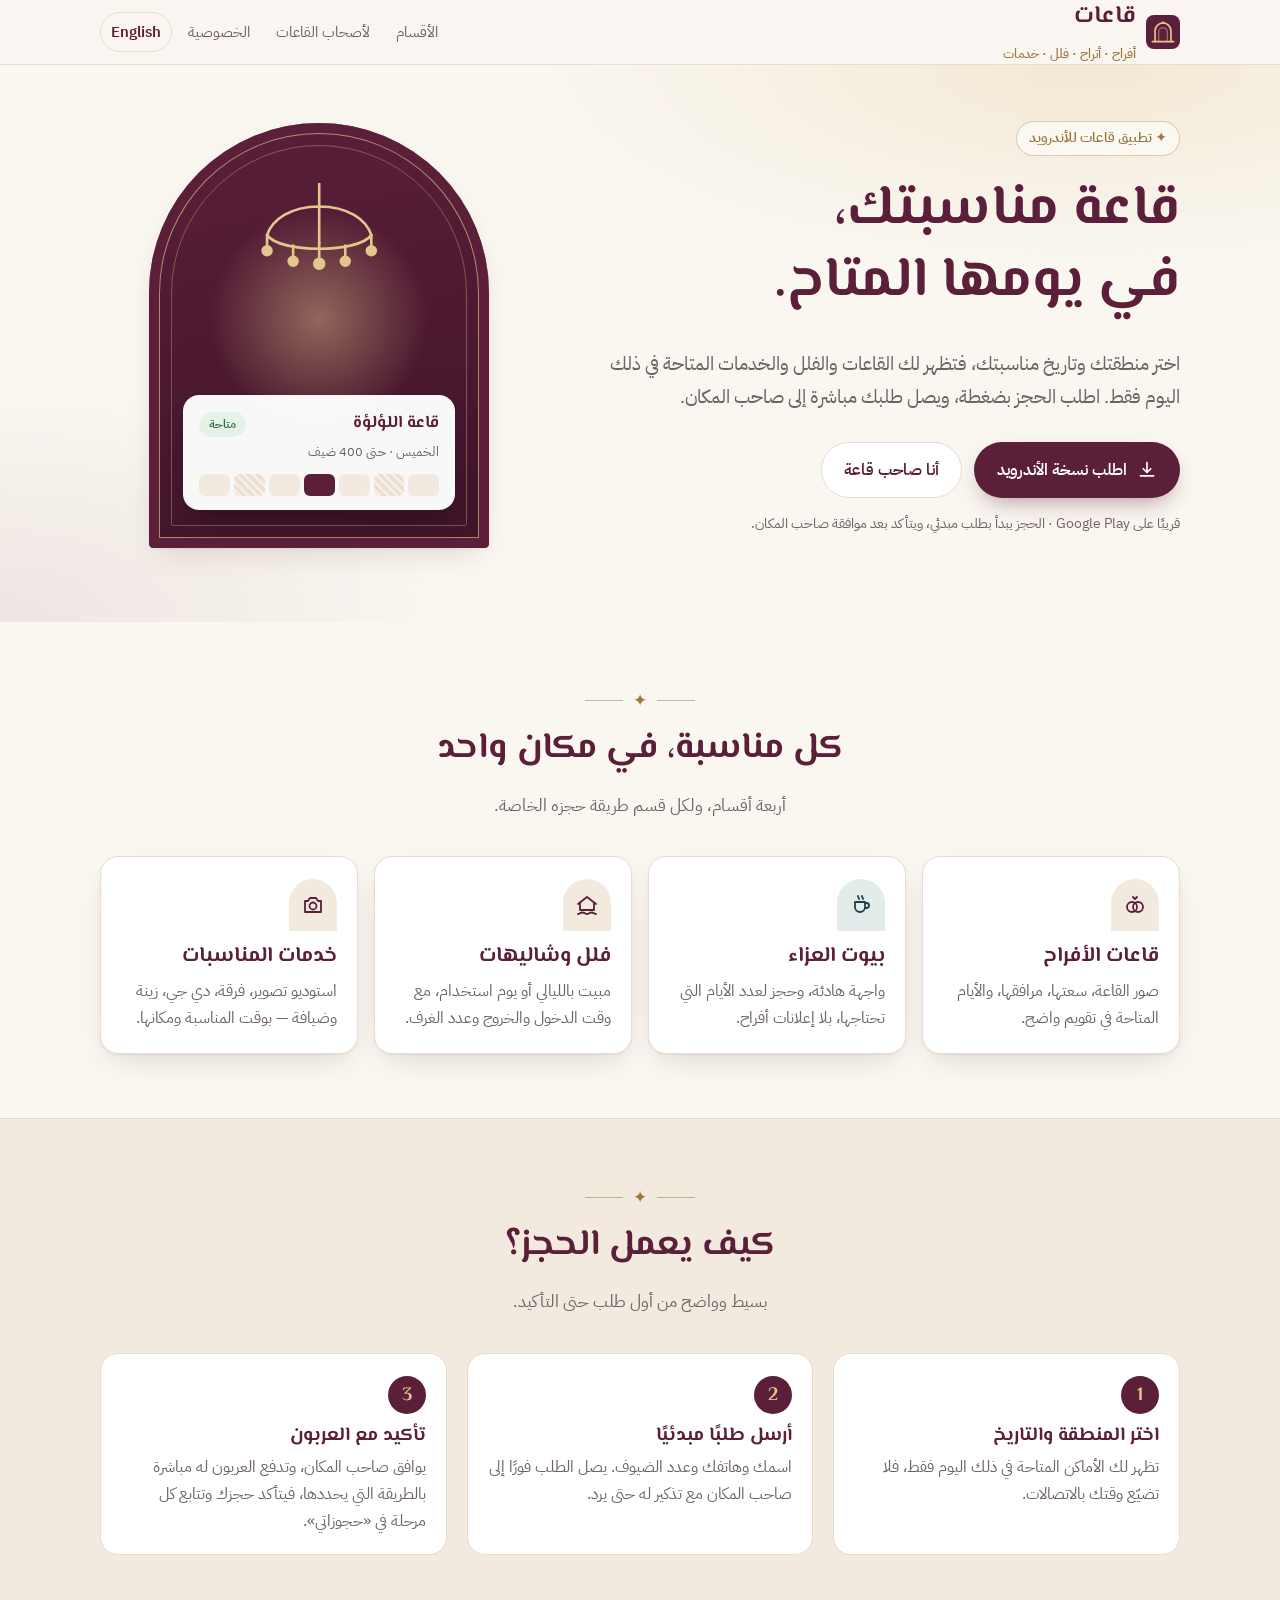
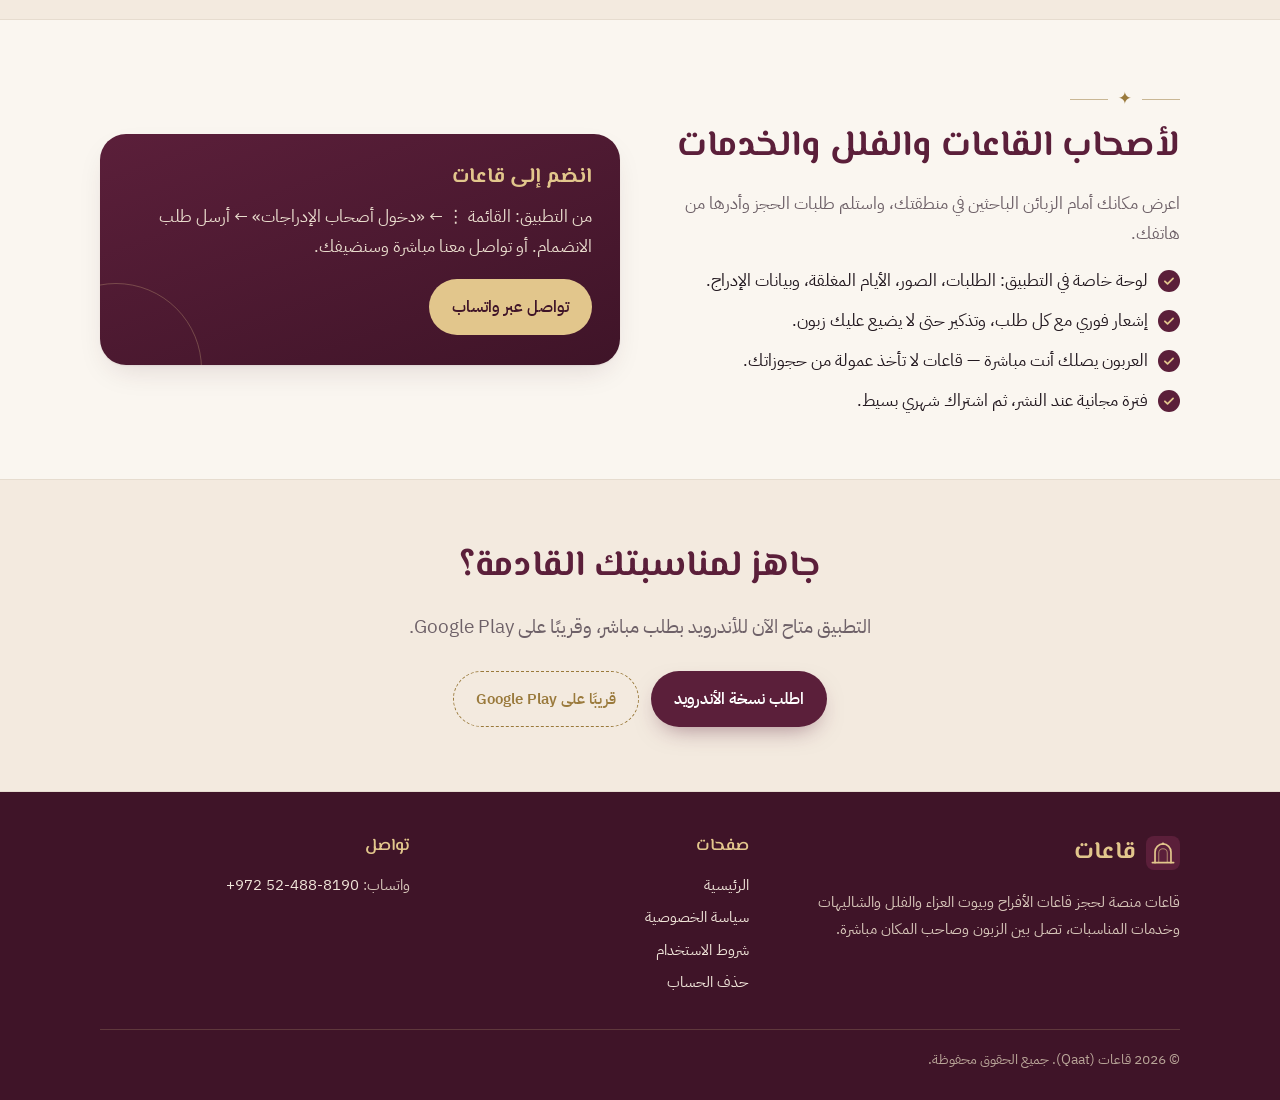
==== index.html @ ac1c5e79 "نشر موقع قاعات (عربي + إنجليزي) Co-Authored-By: Claude Opus 5.5 <noreply@anthropic.com> Claude-Sessi" ====
<!doctype html>
<html lang="ar" dir="rtl">
<head>
<meta charset="utf-8">
<meta name="viewport" content="width=device-width, initial-scale=1">
<title>قاعات — احجز قاعة مناسبتك بسهولة</title>
<meta name="description" content="قاعات: احجز قاعات الأفراح وبيوت العزاء والفلل والشاليهات وخدمات المناسبات في منطقتك، وشاهد الأيام المتاحة واطلب الحجز مباشرة من صاحب المكان.">
<meta name="theme-color" content="#5b1f3a">
<link rel="canonical" href="https://mohamedalw-rgb.github.io/qaat-site/">
<link rel="alternate" hreflang="ar" href="https://mohamedalw-rgb.github.io/qaat-site/">
<link rel="alternate" hreflang="en" href="https://mohamedalw-rgb.github.io/qaat-site/en/">
<meta property="og:title" content="قاعات — احجز قاعة مناسبتك بسهولة">
<meta property="og:description" content="قاعات: احجز قاعات الأفراح وبيوت العزاء والفلل والشاليهات وخدمات المناسبات في منطقتك، وشاهد الأيام المتاحة واطلب الحجز مباشرة من صاحب المكان.">
<meta property="og:type" content="website">
<link rel="icon" href="assets/logo.svg" type="image/svg+xml">
<link rel="preconnect" href="https://fonts.googleapis.com">
<link rel="preconnect" href="https://fonts.gstatic.com" crossorigin>
<link href="https://fonts.googleapis.com/css2?family=El+Messiri:wght@500;600;700&family=IBM+Plex+Sans+Arabic:wght@400;500;600&display=swap" rel="stylesheet">
<link rel="stylesheet" href="assets/style.css">
</head>
<body>
<a class="sr-skip" href="#main">تخطَّ إلى المحتوى</a>
<header class="top">
  <div class="wrap">
    <a class="brand" href="index.html" aria-label="قاعات">
      <svg xmlns="http://www.w3.org/2000/svg" viewBox="0 0 64 64"><rect width="64" height="64" rx="15" fill="#5b1f3a"/><path d="M17 50V30a15 15 0 0 1 30 0v20" fill="none" stroke="#e2c68c" stroke-width="3.2" stroke-linecap="round"/><path d="M24 50V32a8 8 0 0 1 16 0v18" fill="none" stroke="#e2c68c" stroke-width="2" stroke-linecap="round" opacity=".6"/><path d="M12 50h40" stroke="#e2c68c" stroke-width="3.2" stroke-linecap="round"/><circle cx="32" cy="14.5" r="2.4" fill="#e2c68c"/></svg>
      <span><b>قاعات</b><br><small>أفراح · أتراح · فلل · خدمات</small></span>
    </a>
    <nav class="nav"><a class="hide-sm" href="index.html#sections">الأقسام</a><a class="hide-sm" href="index.html#owners">لأصحاب القاعات</a><a class="hide-sm" href="privacy.html">الخصوصية</a><a class="lang" href="en/index.html" hreflang="en" lang="en">English</a></nav>
  </div>
</header>
<main id="main">
<section class="hero">
  <div class="wrap">
    <div>
      <span class="eyebrow">✦ تطبيق قاعات للأندرويد</span>
      <h1>قاعة مناسبتك،<br>في يومها المتاح.</h1>
      <p class="lead">اختر منطقتك وتاريخ مناسبتك، فتظهر لك القاعات والفلل والخدمات المتاحة في ذلك اليوم فقط. اطلب الحجز بضغطة، ويصل طلبك مباشرة إلى صاحب المكان.</p>
      <div class="actions">
        <a class="btn btn-primary" href="https://wa.me/972524888190?text=%D8%A3%D8%B1%D9%8A%D8%AF%20%D8%AA%D8%B7%D8%A8%D9%8A%D9%82%20%D9%82%D8%A7%D8%B9%D8%A7%D8%AA%20%D9%84%D9%84%D8%A3%D9%86%D8%AF%D8%B1%D9%88%D9%8A%D8%AF">
          <svg viewBox="0 0 24 24" fill="none" stroke="currentColor" stroke-width="2" stroke-linecap="round" stroke-linejoin="round" aria-hidden="true"><path d="M12 3v12m0 0l-4.5-4.5M12 15l4.5-4.5M4 19h16"/></svg>
          اطلب نسخة الأندرويد
        </a>
        <a class="btn btn-ghost" href="#owners">أنا صاحب قاعة</a>
      </div>
      <p class="note">قريبًا على Google Play · الحجز يبدأ بطلب مبدئي، ويتأكد بعد موافقة صاحب المكان.</p>
    </div>

    <div class="arch-art" aria-hidden="true">
      <div class="frame">
        <div class="glow"></div>
        <svg class="chandelier" viewBox="0 0 120 90" fill="none" stroke="currentColor" stroke-width="2" stroke-linecap="round">
          <path d="M60 0v18"/><path d="M20 40c10 14 70 14 80 0"/><path d="M60 18c-22 0-36 10-40 22M60 18c22 0 36 10 40 22M60 18v28"/>
          <path d="M20 40v8M40 48v8M60 46v12M80 48v8M100 40v8"/>
          <circle cx="20" cy="52" r="3.4" fill="currentColor"/><circle cx="40" cy="60" r="3.4" fill="currentColor"/><circle cx="60" cy="62" r="3.8" fill="currentColor"/><circle cx="80" cy="60" r="3.4" fill="currentColor"/><circle cx="100" cy="52" r="3.4" fill="currentColor"/>
        </svg>
        <div class="card">
          <div class="row"><b>قاعة اللؤلؤة</b><span class="pill">متاحة</span></div>
          <div class="sub">الخميس · حتى 400 ضيف</div>
          <div class="days"><i></i><i class="busy"></i><i></i><i class="on"></i><i></i><i class="busy"></i><i></i></div>
        </div>
      </div>
    </div>
  </div>
</section>

<section id="sections">
  <div class="wrap">
    <div class="section-head">
      <div class="ornament">✦</div>
      <h2>كل مناسبة، في مكان واحد</h2>
      <p>أربعة أقسام، ولكل قسم طريقة حجزه الخاصة.</p>
    </div>
    <div class="grid-4">
      <article class="tile">
        <div class="ico"><svg viewBox="0 0 24 24" fill="none" stroke="currentColor" stroke-width="1.8" stroke-linecap="round" stroke-linejoin="round" aria-hidden="true"><circle cx="9" cy="14" r="5"/><circle cx="15" cy="14" r="5"/><path d="M10 4l2 2 2-2"/></svg></div>
        <h3>قاعات الأفراح</h3>
        <p>صور القاعة، سعتها، مرافقها، والأيام المتاحة في تقويم واضح.</p>
      </article>
      <article class="tile grief">
        <div class="ico"><svg viewBox="0 0 24 24" fill="none" stroke="currentColor" stroke-width="1.8" stroke-linecap="round" stroke-linejoin="round" aria-hidden="true"><path d="M6 9h10v5a5 5 0 0 1-10 0z"/><path d="M16 10h1.5a2.5 2.5 0 0 1 0 5H16"/><path d="M9 3c0 1.5 1 1.5 1 3M13 3c0 1.5 1 1.5 1 3"/></svg></div>
        <h3>بيوت العزاء</h3>
        <p>واجهة هادئة، وحجز لعدد الأيام التي تحتاجها، بلا إعلانات أفراح.</p>
      </article>
      <article class="tile">
        <div class="ico"><svg viewBox="0 0 24 24" fill="none" stroke="currentColor" stroke-width="1.8" stroke-linecap="round" stroke-linejoin="round" aria-hidden="true"><path d="M3 11l9-7 9 7"/><path d="M5 10v7h14v-7"/><path d="M3 21c2 0 2-1.5 4.5-1.5S10 21 12 21s2-1.5 4.5-1.5S19 21 21 21"/></svg></div>
        <h3>فلل وشاليهات</h3>
        <p>مبيت بالليالي أو يوم استخدام، مع وقت الدخول والخروج وعدد الغرف.</p>
      </article>
      <article class="tile">
        <div class="ico"><svg viewBox="0 0 24 24" fill="none" stroke="currentColor" stroke-width="1.8" stroke-linecap="round" stroke-linejoin="round" aria-hidden="true"><path d="M4 8h3l2-3h6l2 3h3v11H4z"/><circle cx="12" cy="13" r="3.5"/></svg></div>
        <h3>خدمات المناسبات</h3>
        <p>استوديو تصوير، فرقة، دي جي، زينة وضيافة — بوقت المناسبة ومكانها.</p>
      </article>
    </div>
  </div>
</section>

<section class="band">
  <div class="wrap">
    <div class="section-head">
      <div class="ornament">✦</div>
      <h2>كيف يعمل الحجز؟</h2>
      <p>بسيط وواضح من أول طلب حتى التأكيد.</p>
    </div>
    <div class="steps">
      <div class="step"><h3>اختر المنطقة والتاريخ</h3><p>تظهر لك الأماكن المتاحة في ذلك اليوم فقط، فلا تضيّع وقتك بالاتصالات.</p></div>
      <div class="step"><h3>أرسل طلبًا مبدئيًا</h3><p>اسمك وهاتفك وعدد الضيوف. يصل الطلب فورًا إلى صاحب المكان مع تذكير له حتى يرد.</p></div>
      <div class="step"><h3>تأكيد مع العربون</h3><p>يوافق صاحب المكان، وتدفع العربون له مباشرة بالطريقة التي يحددها، فيتأكد حجزك وتتابع كل مرحلة في «حجوزاتي».</p></div>
    </div>
  </div>
</section>

<section id="owners">
  <div class="wrap owners">
    <div>
      <div class="ornament" style="justify-content:flex-start">✦</div>
      <h2>لأصحاب القاعات والفلل والخدمات</h2>
      <p class="lead" style="font-size:17px">اعرض مكانك أمام الزبائن الباحثين في منطقتك، واستلم طلبات الحجز وأدرها من هاتفك.</p>
      <ul class="checks">
        <li>لوحة خاصة في التطبيق: الطلبات، الصور، الأيام المغلقة، وبيانات الإدراج.</li>
        <li>إشعار فوري مع كل طلب، وتذكير حتى لا يضيع عليك زبون.</li>
        <li>العربون يصلك أنت مباشرة — قاعات لا تأخذ عمولة من حجوزاتك.</li>
        <li>فترة مجانية عند النشر، ثم اشتراك شهري بسيط.</li>
      </ul>
    </div>
    <div class="panel">
      <h3>انضم إلى قاعات</h3>
      <p>من التطبيق: القائمة ⋮ ← «دخول أصحاب الإدراجات» ← أرسل طلب الانضمام. أو تواصل معنا مباشرة وسنضيفك.</p>
      <a class="btn btn-primary" href="https://wa.me/972524888190?text=%D8%A3%D9%86%D8%A7%20%D8%B5%D8%A7%D8%AD%D8%A8%20%D9%82%D8%A7%D8%B9%D8%A9%20%D9%88%D8%A3%D8%B1%D9%8A%D8%AF%20%D8%A7%D9%84%D8%A7%D9%86%D8%B6%D9%85%D8%A7%D9%85%20%D8%A5%D9%84%D9%89%20%D9%82%D8%A7%D8%B9%D8%A7%D8%AA">تواصل عبر واتساب</a>
    </div>
  </div>
</section>

<section class="band cta">
  <div class="narrow">
    <h2>جاهز لمناسبتك القادمة؟</h2>
    <p class="lead" style="margin-inline:auto">التطبيق متاح الآن للأندرويد بطلب مباشر، وقريبًا على Google Play.</p>
    <div class="actions">
      <a class="btn btn-primary" href="https://wa.me/972524888190?text=%D8%A3%D8%B1%D9%8A%D8%AF%20%D8%AA%D8%B7%D8%A8%D9%8A%D9%82%20%D9%82%D8%A7%D8%B9%D8%A7%D8%AA%20%D9%84%D9%84%D8%A3%D9%86%D8%AF%D8%B1%D9%88%D9%8A%D8%AF">اطلب نسخة الأندرويد</a>
      <span class="soon">قريبًا على Google Play</span>
    </div>
  </div>
</section>

</main>
<footer class="foot">
  <div class="wrap">
    <div>
      <a class="brand" href="index.html"><svg xmlns="http://www.w3.org/2000/svg" viewBox="0 0 64 64"><rect width="64" height="64" rx="15" fill="#5b1f3a"/><path d="M17 50V30a15 15 0 0 1 30 0v20" fill="none" stroke="#e2c68c" stroke-width="3.2" stroke-linecap="round"/><path d="M24 50V32a8 8 0 0 1 16 0v18" fill="none" stroke="#e2c68c" stroke-width="2" stroke-linecap="round" opacity=".6"/><path d="M12 50h40" stroke="#e2c68c" stroke-width="3.2" stroke-linecap="round"/><circle cx="32" cy="14.5" r="2.4" fill="#e2c68c"/></svg><b>قاعات</b></a>
      <p>قاعات منصة لحجز قاعات الأفراح وبيوت العزاء والفلل والشاليهات وخدمات المناسبات، تصل بين الزبون وصاحب المكان مباشرة.</p>
    </div>
    <div><h4>صفحات</h4><ul><li><a href="index.html">الرئيسية</a></li><li><a href="privacy.html">سياسة الخصوصية</a></li><li><a href="terms.html">شروط الاستخدام</a></li><li><a href="delete-account.html">حذف الحساب</a></li></ul></div>
    <div><h4>تواصل</h4><ul>
      <li>واتساب: <a class="ltr" href="https://wa.me/972524888190">+972 52-488-8190</a></li>
    </ul></div>
    <div class="legal">© 2026 قاعات (Qaat). جميع الحقوق محفوظة.</div>
  </div>
</footer>
</body>
</html>
---- assets/style.css ----
/* قاعات — Qaat · الهوية: عنّابي عميق، ذهبي هادئ، عاجي، والقوس */
:root {
  --wine: #5b1f3a;
  --wine-deep: #3f1428;
  --gold: #e2c68c;
  --gold-ink: #9a7a3c;
  --ivory: #faf6f0;
  --sand: #f3eadf;
  --ink: #22181f;
  --muted: #6e6168;
  --line: #e6dccf;
  --card: #ffffff;
  --radius: 18px;
  --shadow: 0 1px 2px rgba(63, 20, 40, .06), 0 12px 32px -12px rgba(63, 20, 40, .18);
  --font-head: "El Messiri", "IBM Plex Sans Arabic", serif;
  --font-body: "IBM Plex Sans Arabic", system-ui, -apple-system, "Segoe UI", sans-serif;
}

* { box-sizing: border-box; }
html { scroll-behavior: smooth; }
body {
  margin: 0;
  background: var(--ivory);
  color: var(--ink);
  font-family: var(--font-body);
  font-size: 17px;
  line-height: 1.75;
  -webkit-font-smoothing: antialiased;
}
html[lang="en"] body { line-height: 1.65; }
img, svg { max-width: 100%; display: block; }
a { color: var(--wine); text-underline-offset: 3px; }
a:hover { color: var(--wine-deep); }
:focus-visible { outline: 3px solid var(--gold); outline-offset: 3px; border-radius: 6px; }

.wrap { width: min(1080px, 100% - 32px); margin-inline: auto; }
.narrow { width: min(760px, 100% - 32px); margin-inline: auto; }

/* ———— الترويسة ———— */
.top {
  position: sticky; top: 0; z-index: 10;
  background: rgba(250, 246, 240, .9);
  backdrop-filter: saturate(1.2) blur(10px);
  border-bottom: 1px solid var(--line);
}
.top .wrap { display: flex; align-items: center; justify-content: space-between; gap: 16px; height: 64px; }
.brand { display: flex; align-items: center; gap: 10px; text-decoration: none; color: var(--wine); }
.brand svg { width: 34px; height: 34px; }
.brand b { font-family: var(--font-head); font-size: 24px; font-weight: 700; letter-spacing: .2px; }
.brand small { color: var(--gold-ink); font-size: 13px; font-weight: 500; }
.nav { display: flex; align-items: center; gap: 6px; }
.nav a { text-decoration: none; color: var(--muted); font-size: 15px; padding: 6px 10px; border-radius: 999px; }
.nav a:hover { color: var(--wine); background: var(--sand); }
.nav .lang { border: 1px solid var(--line); color: var(--wine); font-weight: 600; }
@media (max-width: 640px) { .nav .hide-sm { display: none; } }

/* ———— البطل ———— */
.hero { position: relative; overflow: hidden; padding: 56px 0 72px; }
.hero::before {
  content: ""; position: absolute; inset: 0;
  background:
    radial-gradient(60% 50% at 85% 0%, rgba(226, 198, 140, .28), transparent 70%),
    radial-gradient(50% 60% at 0% 100%, rgba(91, 31, 58, .08), transparent 70%);
  pointer-events: none;
}
.hero .wrap { position: relative; display: grid; grid-template-columns: 1.15fr .85fr; gap: 48px; align-items: center; }
@media (max-width: 860px) { .hero .wrap { grid-template-columns: 1fr; gap: 36px; } }
.eyebrow {
  display: inline-flex; align-items: center; gap: 8px;
  color: var(--gold-ink); font-weight: 600; font-size: 14px;
  padding: 4px 12px; border: 1px solid rgba(154, 122, 60, .35); border-radius: 999px; background: rgba(255,255,255,.6);
}
h1, h2, h3 { font-family: var(--font-head); color: var(--wine); line-height: 1.3; margin: 0 0 .5em; }
h1 { font-size: clamp(34px, 5.4vw, 56px); font-weight: 700; margin-top: 18px; }
h2 { font-size: clamp(26px, 3.4vw, 36px); }
h3 { font-size: 21px; }
.lead { font-size: 19px; color: var(--muted); max-width: 34em; }
.actions { display: flex; flex-wrap: wrap; gap: 12px; margin-top: 28px; }
.btn {
  display: inline-flex; align-items: center; gap: 10px;
  padding: 13px 22px; border-radius: 999px; font-weight: 600; font-size: 16px;
  text-decoration: none; border: 1px solid transparent; transition: transform .15s ease, background .15s ease;
}
.btn:hover { transform: translateY(-1px); }
.btn-primary { background: var(--wine); color: #fff; box-shadow: 0 10px 24px -10px rgba(91, 31, 58, .55); }
.btn-primary:hover { background: var(--wine-deep); color: #fff; }
.btn-ghost { background: #fff; color: var(--wine); border-color: var(--line); }
.btn-ghost:hover { border-color: var(--gold); color: var(--wine); }
.btn svg { width: 20px; height: 20px; flex: none; }
.note { font-size: 14px; color: var(--muted); margin-top: 14px; }

/* القوس — توقيع الهوية */
.arch-art { position: relative; justify-self: center; width: min(340px, 100%); aspect-ratio: 4 / 5; }
.arch-art .frame {
  position: absolute; inset: 0;
  border-radius: 999px 999px 26px 26px;
  background: linear-gradient(170deg, var(--wine) 0%, var(--wine-deep) 100%);
  box-shadow: var(--shadow), inset 0 0 0 10px var(--wine), inset 0 0 0 11px rgba(226, 198, 140, .65);
  overflow: hidden;
}
.arch-art .frame::after {
  content: ""; position: absolute; inset: 22px;
  border-radius: 999px 999px 16px 16px;
  border: 1px solid rgba(226, 198, 140, .35);
}
.arch-art .glow {
  position: absolute; inset-inline: 0; top: 18%; margin-inline: auto; width: 70%; aspect-ratio: 1;
  background: radial-gradient(circle, rgba(226, 198, 140, .45), transparent 65%);
}
.arch-art .chandelier { position: absolute; top: 14%; inset-inline: 0; margin-inline: auto; width: 46%; color: var(--gold); }
.arch-art .card {
  position: absolute; inset-inline: 10%; bottom: 9%;
  background: rgba(255, 255, 255, .97); border-radius: 16px; padding: 14px 16px;
  box-shadow: 0 16px 30px -14px rgba(0,0,0,.45);
}
.arch-art .card .row { display: flex; align-items: center; justify-content: space-between; gap: 8px; font-size: 14px; }
.arch-art .card b { font-family: var(--font-head); color: var(--wine); font-size: 17px; }
.arch-art .pill { font-size: 12px; font-weight: 600; color: #2f6b45; background: #e5f2e8; border-radius: 999px; padding: 2px 10px; }
.arch-art .card .sub { color: var(--muted); font-size: 13px; margin-top: 2px; }
.arch-art .card .days { display: grid; grid-template-columns: repeat(7, 1fr); gap: 4px; margin-top: 10px; }
.arch-art .card .days i { height: 22px; border-radius: 6px; background: var(--sand); }
.arch-art .card .days i.on { background: var(--wine); }
.arch-art .card .days i.busy { background: repeating-linear-gradient(45deg, #eadfd2, #eadfd2 3px, #f6efe6 3px, #f6efe6 6px); }
@media (prefers-reduced-motion: no-preference) {
  .arch-art .glow { animation: breathe 5s ease-in-out infinite; }
  @keyframes breathe { 50% { opacity: .55; transform: scale(.94); } }
}

/* ———— الأقسام ———— */
section { padding: 64px 0; }
.section-head { text-align: center; max-width: 620px; margin: 0 auto 36px; }
.section-head p { color: var(--muted); margin: 0; }
.ornament { display: flex; align-items: center; justify-content: center; gap: 10px; color: var(--gold-ink); margin-bottom: 10px; }
.ornament::before, .ornament::after { content: ""; width: 38px; height: 1px; background: currentColor; opacity: .5; }

.grid-4 { display: grid; grid-template-columns: repeat(4, 1fr); gap: 16px; }
@media (max-width: 900px) { .grid-4 { grid-template-columns: repeat(2, 1fr); } }
@media (max-width: 480px) { .grid-4 { grid-template-columns: 1fr; } }
.tile {
  background: var(--card); border: 1px solid var(--line); border-radius: var(--radius);
  padding: 22px 20px; box-shadow: var(--shadow);
}
.tile .ico {
  width: 48px; height: 52px; display: grid; place-items: center; margin-bottom: 12px;
  border-radius: 999px 999px 10px 10px; background: var(--sand); color: var(--wine);
}
.tile .ico svg { width: 24px; height: 24px; }
.tile.grief .ico { background: #e3eceb; color: #22404a; }
.tile h3 { margin-bottom: 6px; }
.tile p { margin: 0; color: var(--muted); font-size: 15.5px; }

.band { background: var(--sand); border-block: 1px solid var(--line); }
.steps { display: grid; grid-template-columns: repeat(3, 1fr); gap: 20px; counter-reset: s; }
@media (max-width: 760px) { .steps { grid-template-columns: 1fr; } }
.step { position: relative; padding: 22px 20px 20px; background: #fff; border-radius: var(--radius); border: 1px solid var(--line); }
.step::before {
  counter-increment: s; content: counter(s);
  display: grid; place-items: center; width: 38px; height: 38px; margin-bottom: 10px;
  border-radius: 50%; background: var(--wine); color: var(--gold); font-family: var(--font-head); font-weight: 700; font-size: 19px;
}
.step h3 { font-size: 19px; margin-bottom: 4px; }
.step p { margin: 0; color: var(--muted); font-size: 15.5px; }

.owners { display: grid; grid-template-columns: 1fr 1fr; gap: 40px; align-items: center; }
@media (max-width: 820px) { .owners { grid-template-columns: 1fr; } }
.checks { list-style: none; padding: 0; margin: 18px 0 0; display: grid; gap: 10px; }
.checks li { display: flex; gap: 10px; align-items: flex-start; }
.checks li::before {
  content: ""; flex: none; width: 22px; height: 22px; margin-top: 4px; border-radius: 50%;
  background: var(--wine) url("data:image/svg+xml,%3Csvg xmlns='http://www.w3.org/2000/svg' viewBox='0 0 24 24' fill='none' stroke='%23e2c68c' stroke-width='3' stroke-linecap='round' stroke-linejoin='round'%3E%3Cpath d='M5 12.5l4.5 4.5L19 7.5'/%3E%3C/svg%3E") center / 14px no-repeat;
}
.panel {
  background: linear-gradient(160deg, var(--wine), var(--wine-deep)); color: #f6ece0;
  border-radius: 26px; padding: 30px 28px; box-shadow: var(--shadow); position: relative; overflow: hidden;
}
.panel::after {
  content: ""; position: absolute; inset-inline-end: -70px; bottom: -150px; width: 170px; height: 230px; pointer-events: none;
  border-radius: 999px 999px 0 0; border: 1px solid rgba(226, 198, 140, .28);
}
.panel h3 { color: var(--gold); }
.panel p { margin: 0 0 18px; color: #e9dccd; }
.panel .btn-primary { background: var(--gold); color: var(--wine-deep); box-shadow: none; }
.panel .btn-primary:hover { background: #ecd6a8; color: var(--wine-deep); }

.cta { text-align: center; }
.cta .actions { justify-content: center; }
.soon {
  display: inline-flex; align-items: center; gap: 8px; padding: 13px 22px; border-radius: 999px;
  border: 1px dashed var(--gold-ink); color: var(--gold-ink); font-weight: 600; font-size: 15px;
}

/* ———— الصفحات القانونية ———— */
.doc { padding: 48px 0 72px; }
.doc header { margin-bottom: 28px; padding-bottom: 20px; border-bottom: 1px solid var(--line); }
.doc header p { margin: 0; color: var(--muted); font-size: 15px; }
.doc h1 { font-size: clamp(30px, 4.4vw, 42px); margin-top: 8px; }
.doc h2 { font-size: 23px; margin-top: 36px; }
.doc h3 { font-size: 18px; margin-top: 20px; color: var(--ink); }
.doc ul { padding-inline-start: 1.3em; }
.doc li { margin-bottom: 6px; }
.doc .box { background: #fff; border: 1px solid var(--line); border-radius: var(--radius); padding: 18px 20px; margin: 18px 0; }
.doc .box.gold { border-color: rgba(154, 122, 60, .45); background: #fffaf0; }
.toc { display: flex; flex-wrap: wrap; gap: 8px; margin-top: 16px; }
.toc a { font-size: 14px; text-decoration: none; padding: 4px 12px; border-radius: 999px; background: var(--sand); color: var(--wine); }
table.data { width: 100%; border-collapse: collapse; font-size: 15.5px; background: #fff; border-radius: 12px; overflow: hidden; border: 1px solid var(--line); }
table.data th, table.data td { padding: 10px 12px; text-align: start; vertical-align: top; border-bottom: 1px solid var(--line); }
table.data th { background: var(--sand); font-weight: 600; color: var(--wine); }
table.data tr:last-child td { border-bottom: 0; }
.table-scroll { overflow-x: auto; }

/* ———— التذييل ———— */
.foot { background: var(--wine-deep); color: #d9c8bb; padding: 40px 0 28px; font-size: 15px; }
.foot .wrap { display: grid; grid-template-columns: 1.3fr 1fr 1fr; gap: 28px; }
@media (max-width: 720px) { .foot .wrap { grid-template-columns: 1fr; } }
.foot .brand { color: var(--gold); }
.foot h4 { margin: 0 0 10px; color: var(--gold); font-family: var(--font-head); font-size: 17px; font-weight: 600; }
.foot ul { list-style: none; padding: 0; margin: 0; display: grid; gap: 6px; }
.foot a { color: #f1e6da; text-decoration: none; }
.foot a:hover { color: var(--gold); text-decoration: underline; }
.foot .legal { grid-column: 1 / -1; border-top: 1px solid rgba(226, 198, 140, .2); padding-top: 18px; margin-top: 6px; font-size: 13.5px; color: #b9a598; }
.ltr { direction: ltr; unicode-bidi: isolate; display: inline-block; }
.sr-skip { position: absolute; inset-inline-start: -999px; top: 8px; z-index: 20; background: var(--wine); color: #fff; padding: 8px 14px; border-radius: 8px; }
.sr-skip:focus { inset-inline-start: 8px; }
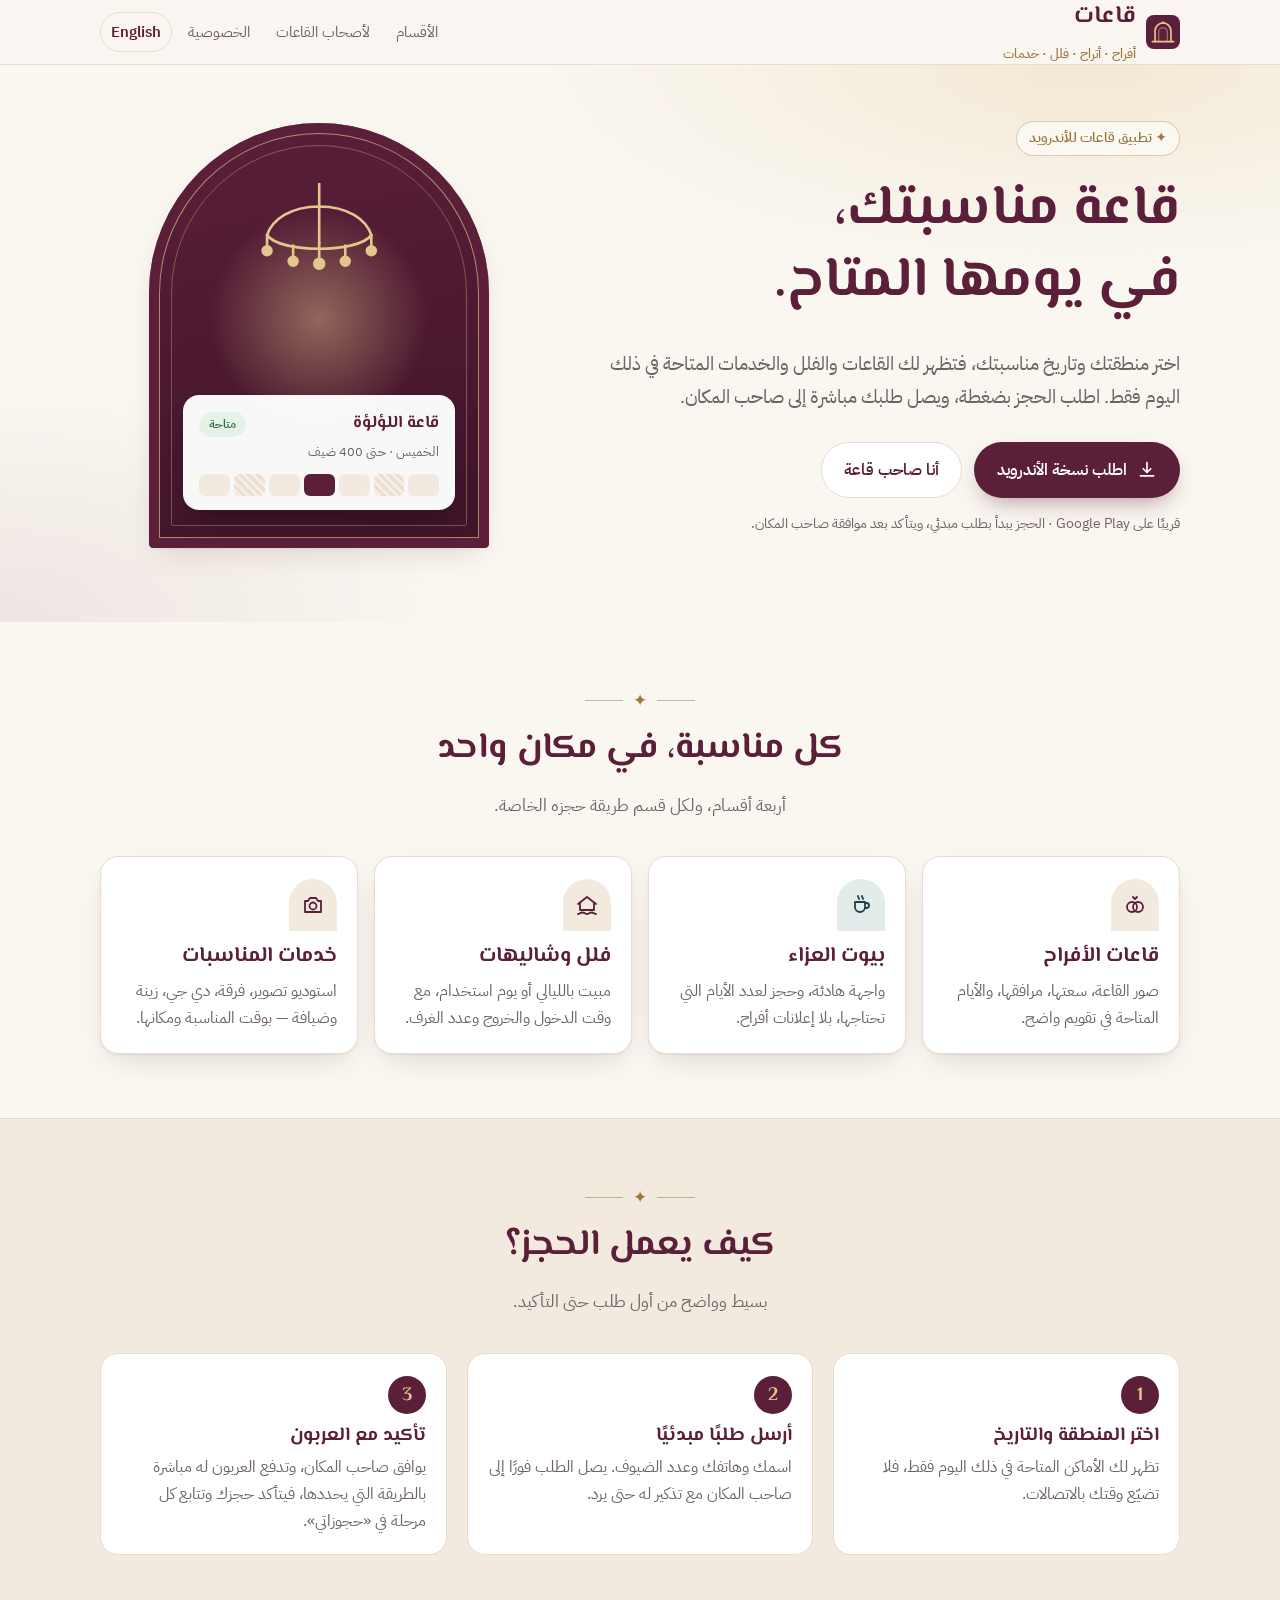
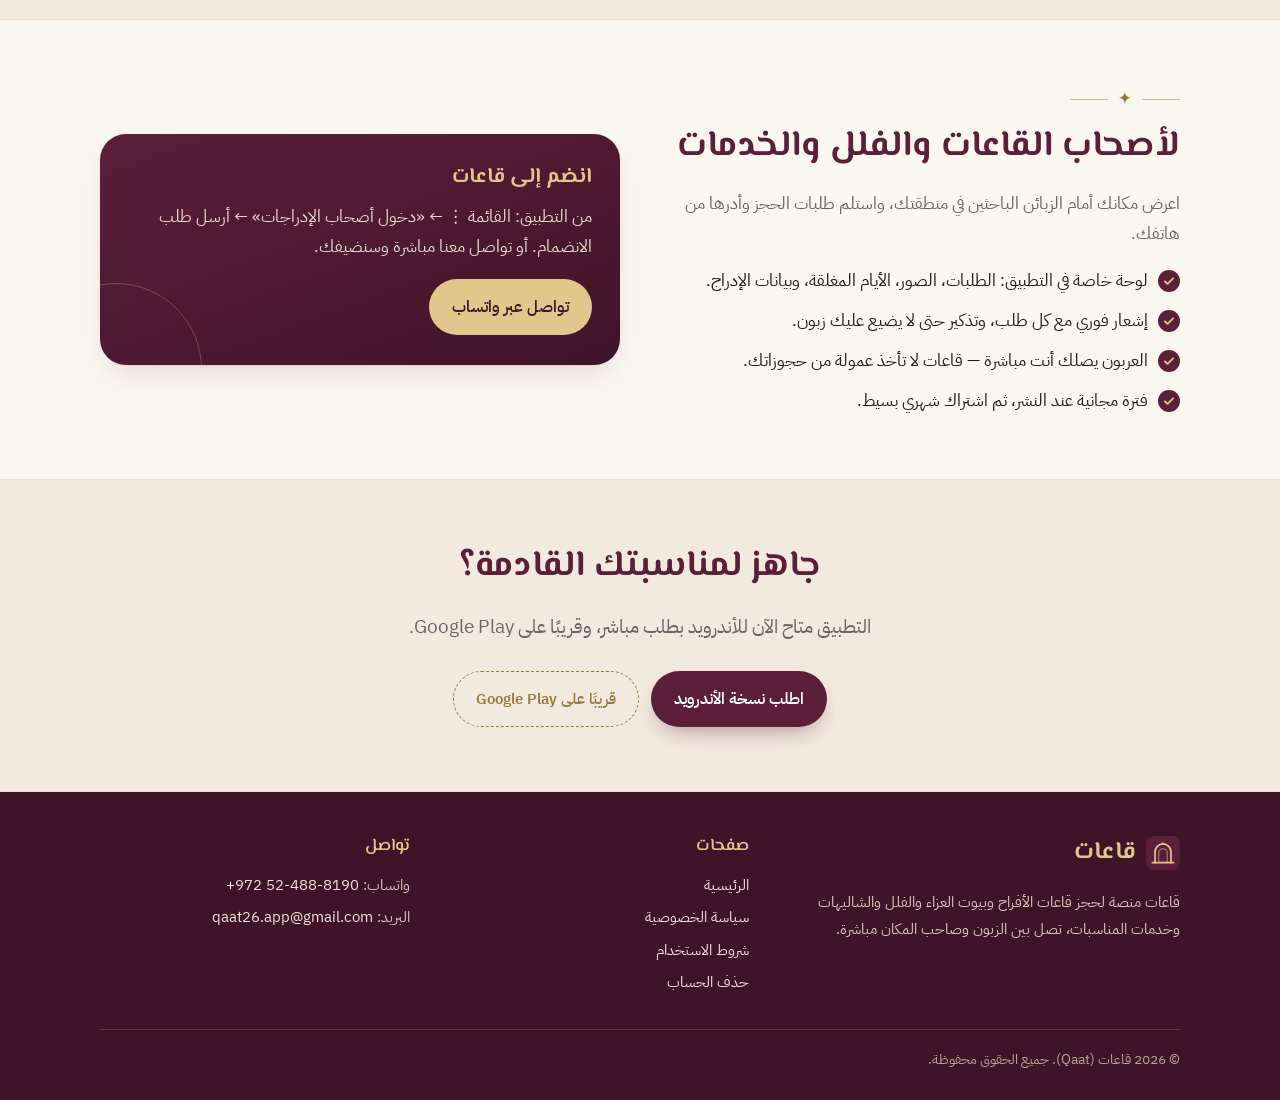
==== commit dcdb8881: "إضافة بريد التواصل qaat26.app@gmail.com Co-Authored-By: Claude Opus 5.5 <noreply@anthropic.com> Clau" ====
--- a/index.html
+++ b/index.html
@@ -153,6 +153,7 @@
     <div><h4>صفحات</h4><ul><li><a href="index.html">الرئيسية</a></li><li><a href="privacy.html">سياسة الخصوصية</a></li><li><a href="terms.html">شروط الاستخدام</a></li><li><a href="delete-account.html">حذف الحساب</a></li></ul></div>
     <div><h4>تواصل</h4><ul>
       <li>واتساب: <a class="ltr" href="https://wa.me/972524888190">+972 52-488-8190</a></li>
+      <li>البريد: <a class="ltr" href="mailto:qaat26.app@gmail.com">qaat26.app@gmail.com</a></li>
     </ul></div>
     <div class="legal">© 2026 قاعات (Qaat). جميع الحقوق محفوظة.</div>
   </div>
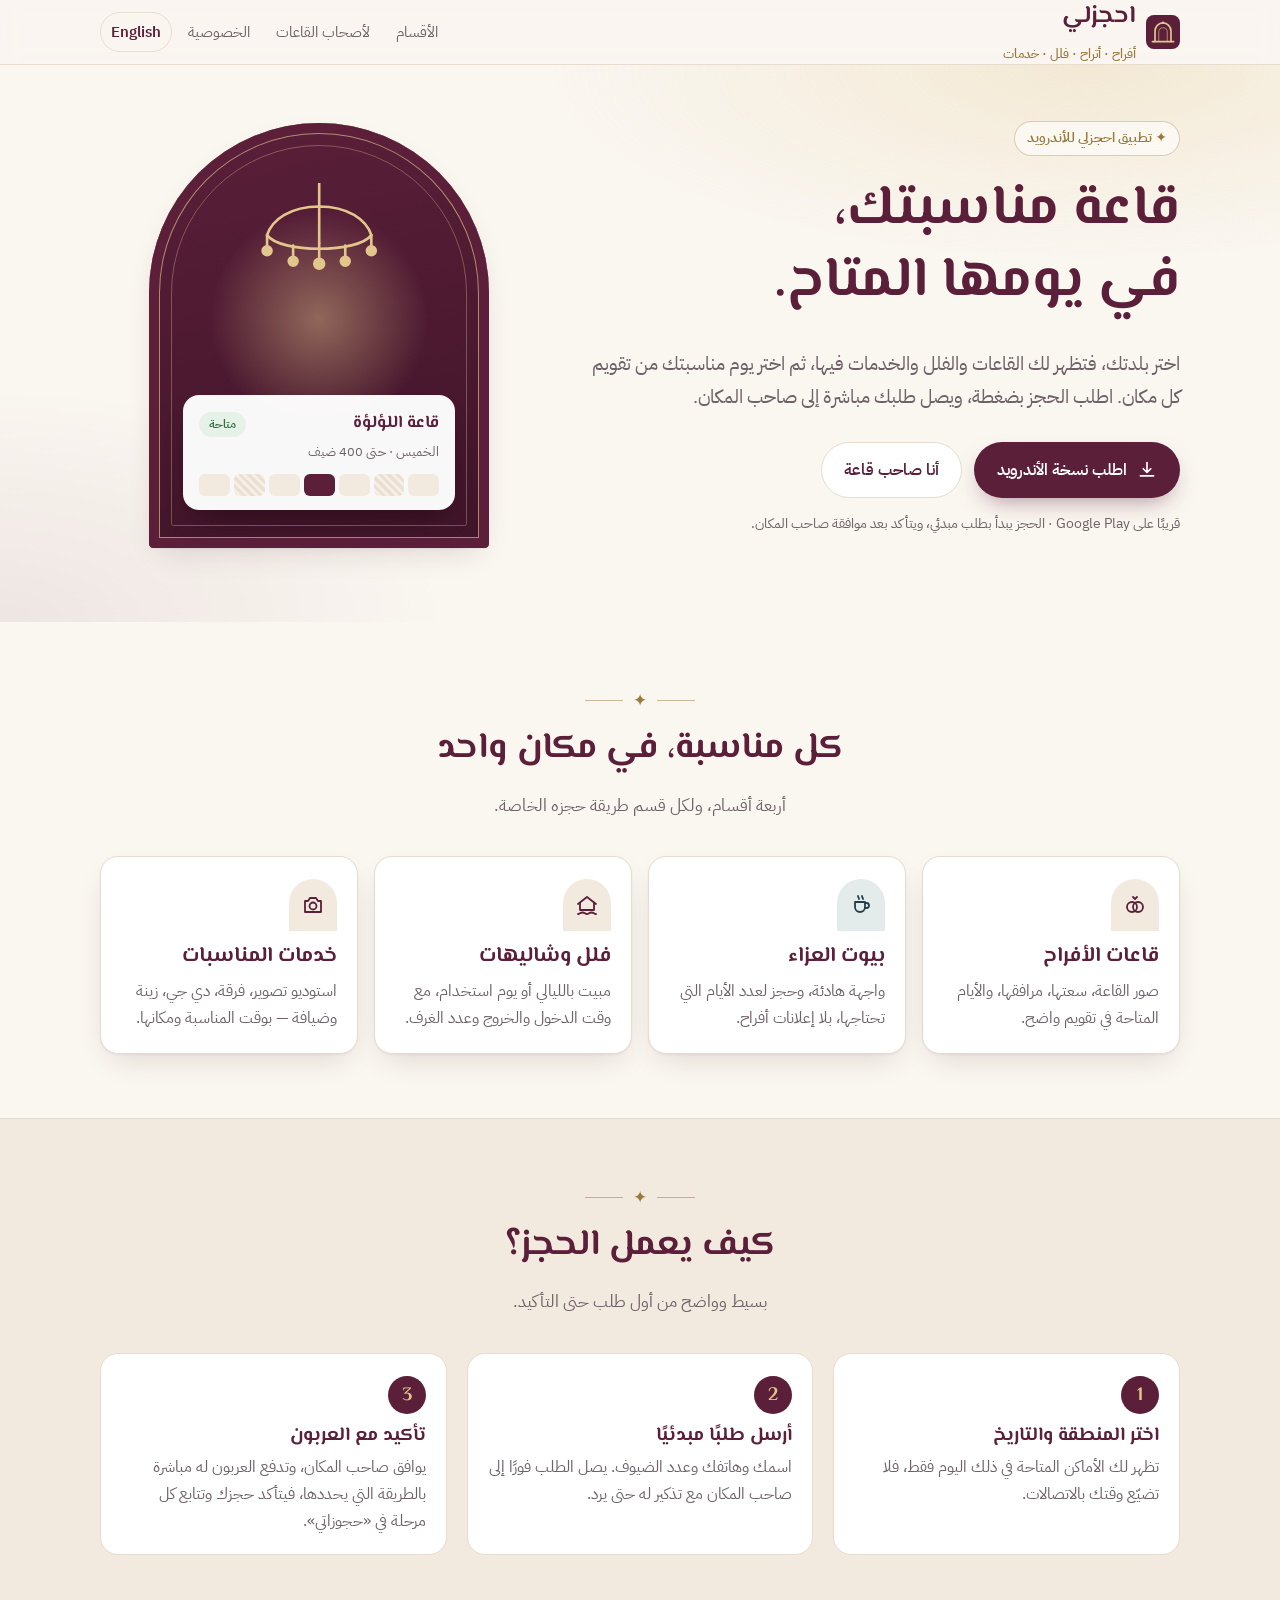
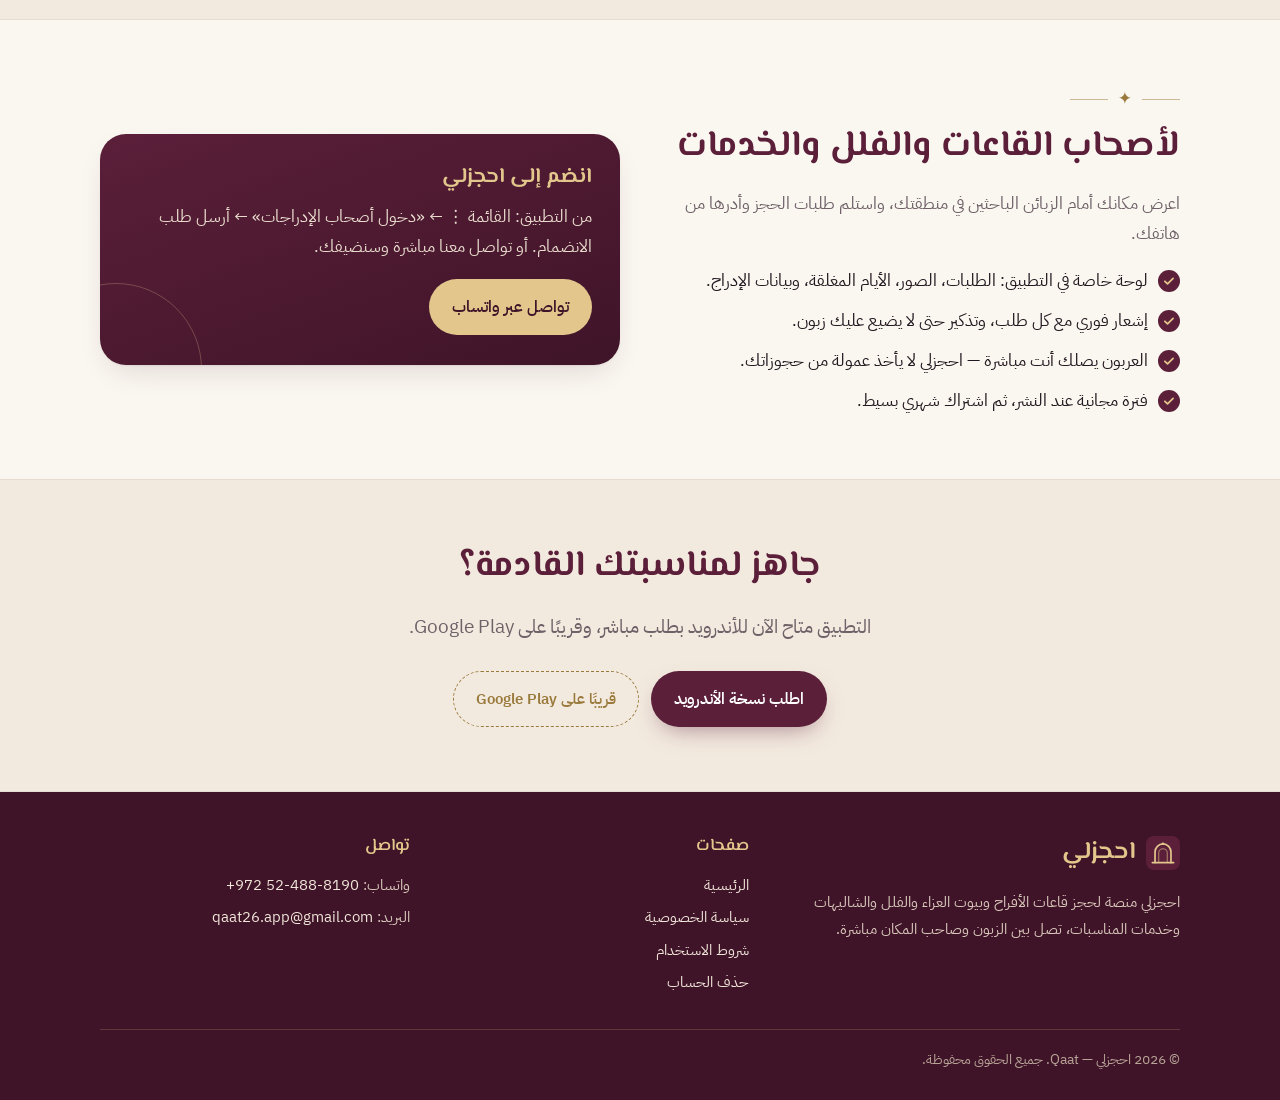
==== commit b9b86f0b: "الموقع باسم احجزلي، والبحث بالبلدة ثم التقويم Co-Authored-By: Claude Opus 5.5 <noreply@anthropic.com" ====
--- a/index.html
+++ b/index.html
@@ -3,14 +3,14 @@
 <head>
 <meta charset="utf-8">
 <meta name="viewport" content="width=device-width, initial-scale=1">
-<title>قاعات — احجز قاعة مناسبتك بسهولة</title>
-<meta name="description" content="قاعات: احجز قاعات الأفراح وبيوت العزاء والفلل والشاليهات وخدمات المناسبات في منطقتك، وشاهد الأيام المتاحة واطلب الحجز مباشرة من صاحب المكان.">
+<title>احجزلي — احجز قاعة مناسبتك بسهولة</title>
+<meta name="description" content="احجزلي: احجز قاعات الأفراح وبيوت العزاء والفلل والشاليهات وخدمات المناسبات في منطقتك، واختر يومك من التقويم واطلب الحجز مباشرة من صاحب المكان.">
 <meta name="theme-color" content="#5b1f3a">
 <link rel="canonical" href="https://mohamedalw-rgb.github.io/qaat-site/">
 <link rel="alternate" hreflang="ar" href="https://mohamedalw-rgb.github.io/qaat-site/">
 <link rel="alternate" hreflang="en" href="https://mohamedalw-rgb.github.io/qaat-site/en/">
-<meta property="og:title" content="قاعات — احجز قاعة مناسبتك بسهولة">
-<meta property="og:description" content="قاعات: احجز قاعات الأفراح وبيوت العزاء والفلل والشاليهات وخدمات المناسبات في منطقتك، وشاهد الأيام المتاحة واطلب الحجز مباشرة من صاحب المكان.">
+<meta property="og:title" content="احجزلي — احجز قاعة مناسبتك بسهولة">
+<meta property="og:description" content="احجزلي: احجز قاعات الأفراح وبيوت العزاء والفلل والشاليهات وخدمات المناسبات في منطقتك، واختر يومك من التقويم واطلب الحجز مباشرة من صاحب المكان.">
 <meta property="og:type" content="website">
 <link rel="icon" href="assets/logo.svg" type="image/svg+xml">
 <link rel="preconnect" href="https://fonts.googleapis.com">
@@ -22,9 +22,9 @@
 <a class="sr-skip" href="#main">تخطَّ إلى المحتوى</a>
 <header class="top">
   <div class="wrap">
-    <a class="brand" href="index.html" aria-label="قاعات">
+    <a class="brand" href="index.html" aria-label="احجزلي">
       <svg xmlns="http://www.w3.org/2000/svg" viewBox="0 0 64 64"><rect width="64" height="64" rx="15" fill="#5b1f3a"/><path d="M17 50V30a15 15 0 0 1 30 0v20" fill="none" stroke="#e2c68c" stroke-width="3.2" stroke-linecap="round"/><path d="M24 50V32a8 8 0 0 1 16 0v18" fill="none" stroke="#e2c68c" stroke-width="2" stroke-linecap="round" opacity=".6"/><path d="M12 50h40" stroke="#e2c68c" stroke-width="3.2" stroke-linecap="round"/><circle cx="32" cy="14.5" r="2.4" fill="#e2c68c"/></svg>
-      <span><b>قاعات</b><br><small>أفراح · أتراح · فلل · خدمات</small></span>
+      <span><b>احجزلي</b><br><small>أفراح · أتراح · فلل · خدمات</small></span>
     </a>
     <nav class="nav"><a class="hide-sm" href="index.html#sections">الأقسام</a><a class="hide-sm" href="index.html#owners">لأصحاب القاعات</a><a class="hide-sm" href="privacy.html">الخصوصية</a><a class="lang" href="en/index.html" hreflang="en" lang="en">English</a></nav>
   </div>
@@ -33,11 +33,11 @@
 <section class="hero">
   <div class="wrap">
     <div>
-      <span class="eyebrow">✦ تطبيق قاعات للأندرويد</span>
+      <span class="eyebrow">✦ تطبيق احجزلي للأندرويد</span>
       <h1>قاعة مناسبتك،<br>في يومها المتاح.</h1>
-      <p class="lead">اختر منطقتك وتاريخ مناسبتك، فتظهر لك القاعات والفلل والخدمات المتاحة في ذلك اليوم فقط. اطلب الحجز بضغطة، ويصل طلبك مباشرة إلى صاحب المكان.</p>
+      <p class="lead">اختر بلدتك، فتظهر لك القاعات والفلل والخدمات فيها، ثم اختر يوم مناسبتك من تقويم كل مكان. اطلب الحجز بضغطة، ويصل طلبك مباشرة إلى صاحب المكان.</p>
       <div class="actions">
-        <a class="btn btn-primary" href="https://wa.me/972524888190?text=%D8%A3%D8%B1%D9%8A%D8%AF%20%D8%AA%D8%B7%D8%A8%D9%8A%D9%82%20%D9%82%D8%A7%D8%B9%D8%A7%D8%AA%20%D9%84%D9%84%D8%A3%D9%86%D8%AF%D8%B1%D9%88%D9%8A%D8%AF">
+        <a class="btn btn-primary" href="https://wa.me/972524888190?text=%D8%A3%D8%B1%D9%8A%D8%AF%20%D8%AA%D8%B7%D8%A8%D9%8A%D9%82%20%D8%A7%D8%AD%D8%AC%D8%B2%D9%84%D9%8A%20%D9%84%D9%84%D8%A3%D9%86%D8%AF%D8%B1%D9%88%D9%8A%D8%AF">
           <svg viewBox="0 0 24 24" fill="none" stroke="currentColor" stroke-width="2" stroke-linecap="round" stroke-linejoin="round" aria-hidden="true"><path d="M12 3v12m0 0l-4.5-4.5M12 15l4.5-4.5M4 19h16"/></svg>
           اطلب نسخة الأندرويد
         </a>
@@ -120,14 +120,14 @@
       <ul class="checks">
         <li>لوحة خاصة في التطبيق: الطلبات، الصور، الأيام المغلقة، وبيانات الإدراج.</li>
         <li>إشعار فوري مع كل طلب، وتذكير حتى لا يضيع عليك زبون.</li>
-        <li>العربون يصلك أنت مباشرة — قاعات لا تأخذ عمولة من حجوزاتك.</li>
+        <li>العربون يصلك أنت مباشرة — احجزلي لا يأخذ عمولة من حجوزاتك.</li>
         <li>فترة مجانية عند النشر، ثم اشتراك شهري بسيط.</li>
       </ul>
     </div>
     <div class="panel">
-      <h3>انضم إلى قاعات</h3>
+      <h3>انضم إلى احجزلي</h3>
       <p>من التطبيق: القائمة ⋮ ← «دخول أصحاب الإدراجات» ← أرسل طلب الانضمام. أو تواصل معنا مباشرة وسنضيفك.</p>
-      <a class="btn btn-primary" href="https://wa.me/972524888190?text=%D8%A3%D9%86%D8%A7%20%D8%B5%D8%A7%D8%AD%D8%A8%20%D9%82%D8%A7%D8%B9%D8%A9%20%D9%88%D8%A3%D8%B1%D9%8A%D8%AF%20%D8%A7%D9%84%D8%A7%D9%86%D8%B6%D9%85%D8%A7%D9%85%20%D8%A5%D9%84%D9%89%20%D9%82%D8%A7%D8%B9%D8%A7%D8%AA">تواصل عبر واتساب</a>
+      <a class="btn btn-primary" href="https://wa.me/972524888190?text=%D8%A3%D9%86%D8%A7%20%D8%B5%D8%A7%D8%AD%D8%A8%20%D9%82%D8%A7%D8%B9%D8%A9%20%D9%88%D8%A3%D8%B1%D9%8A%D8%AF%20%D8%A7%D9%84%D8%A7%D9%86%D8%B6%D9%85%D8%A7%D9%85%20%D8%A5%D9%84%D9%89%20%D8%A7%D8%AD%D8%AC%D8%B2%D9%84%D9%8A">تواصل عبر واتساب</a>
     </div>
   </div>
 </section>
@@ -137,7 +137,7 @@
     <h2>جاهز لمناسبتك القادمة؟</h2>
     <p class="lead" style="margin-inline:auto">التطبيق متاح الآن للأندرويد بطلب مباشر، وقريبًا على Google Play.</p>
     <div class="actions">
-      <a class="btn btn-primary" href="https://wa.me/972524888190?text=%D8%A3%D8%B1%D9%8A%D8%AF%20%D8%AA%D8%B7%D8%A8%D9%8A%D9%82%20%D9%82%D8%A7%D8%B9%D8%A7%D8%AA%20%D9%84%D9%84%D8%A3%D9%86%D8%AF%D8%B1%D9%88%D9%8A%D8%AF">اطلب نسخة الأندرويد</a>
+      <a class="btn btn-primary" href="https://wa.me/972524888190?text=%D8%A3%D8%B1%D9%8A%D8%AF%20%D8%AA%D8%B7%D8%A8%D9%8A%D9%82%20%D8%A7%D8%AD%D8%AC%D8%B2%D9%84%D9%8A%20%D9%84%D9%84%D8%A3%D9%86%D8%AF%D8%B1%D9%88%D9%8A%D8%AF">اطلب نسخة الأندرويد</a>
       <span class="soon">قريبًا على Google Play</span>
     </div>
   </div>
@@ -147,15 +147,15 @@
 <footer class="foot">
   <div class="wrap">
     <div>
-      <a class="brand" href="index.html"><svg xmlns="http://www.w3.org/2000/svg" viewBox="0 0 64 64"><rect width="64" height="64" rx="15" fill="#5b1f3a"/><path d="M17 50V30a15 15 0 0 1 30 0v20" fill="none" stroke="#e2c68c" stroke-width="3.2" stroke-linecap="round"/><path d="M24 50V32a8 8 0 0 1 16 0v18" fill="none" stroke="#e2c68c" stroke-width="2" stroke-linecap="round" opacity=".6"/><path d="M12 50h40" stroke="#e2c68c" stroke-width="3.2" stroke-linecap="round"/><circle cx="32" cy="14.5" r="2.4" fill="#e2c68c"/></svg><b>قاعات</b></a>
-      <p>قاعات منصة لحجز قاعات الأفراح وبيوت العزاء والفلل والشاليهات وخدمات المناسبات، تصل بين الزبون وصاحب المكان مباشرة.</p>
+      <a class="brand" href="index.html"><svg xmlns="http://www.w3.org/2000/svg" viewBox="0 0 64 64"><rect width="64" height="64" rx="15" fill="#5b1f3a"/><path d="M17 50V30a15 15 0 0 1 30 0v20" fill="none" stroke="#e2c68c" stroke-width="3.2" stroke-linecap="round"/><path d="M24 50V32a8 8 0 0 1 16 0v18" fill="none" stroke="#e2c68c" stroke-width="2" stroke-linecap="round" opacity=".6"/><path d="M12 50h40" stroke="#e2c68c" stroke-width="3.2" stroke-linecap="round"/><circle cx="32" cy="14.5" r="2.4" fill="#e2c68c"/></svg><b>احجزلي</b></a>
+      <p>احجزلي منصة لحجز قاعات الأفراح وبيوت العزاء والفلل والشاليهات وخدمات المناسبات، تصل بين الزبون وصاحب المكان مباشرة.</p>
     </div>
     <div><h4>صفحات</h4><ul><li><a href="index.html">الرئيسية</a></li><li><a href="privacy.html">سياسة الخصوصية</a></li><li><a href="terms.html">شروط الاستخدام</a></li><li><a href="delete-account.html">حذف الحساب</a></li></ul></div>
     <div><h4>تواصل</h4><ul>
       <li>واتساب: <a class="ltr" href="https://wa.me/972524888190">+972 52-488-8190</a></li>
       <li>البريد: <a class="ltr" href="mailto:qaat26.app@gmail.com">qaat26.app@gmail.com</a></li>
     </ul></div>
-    <div class="legal">© 2026 قاعات (Qaat). جميع الحقوق محفوظة.</div>
+    <div class="legal">© 2026 احجزلي — Qaat. جميع الحقوق محفوظة.</div>
   </div>
 </footer>
 </body>
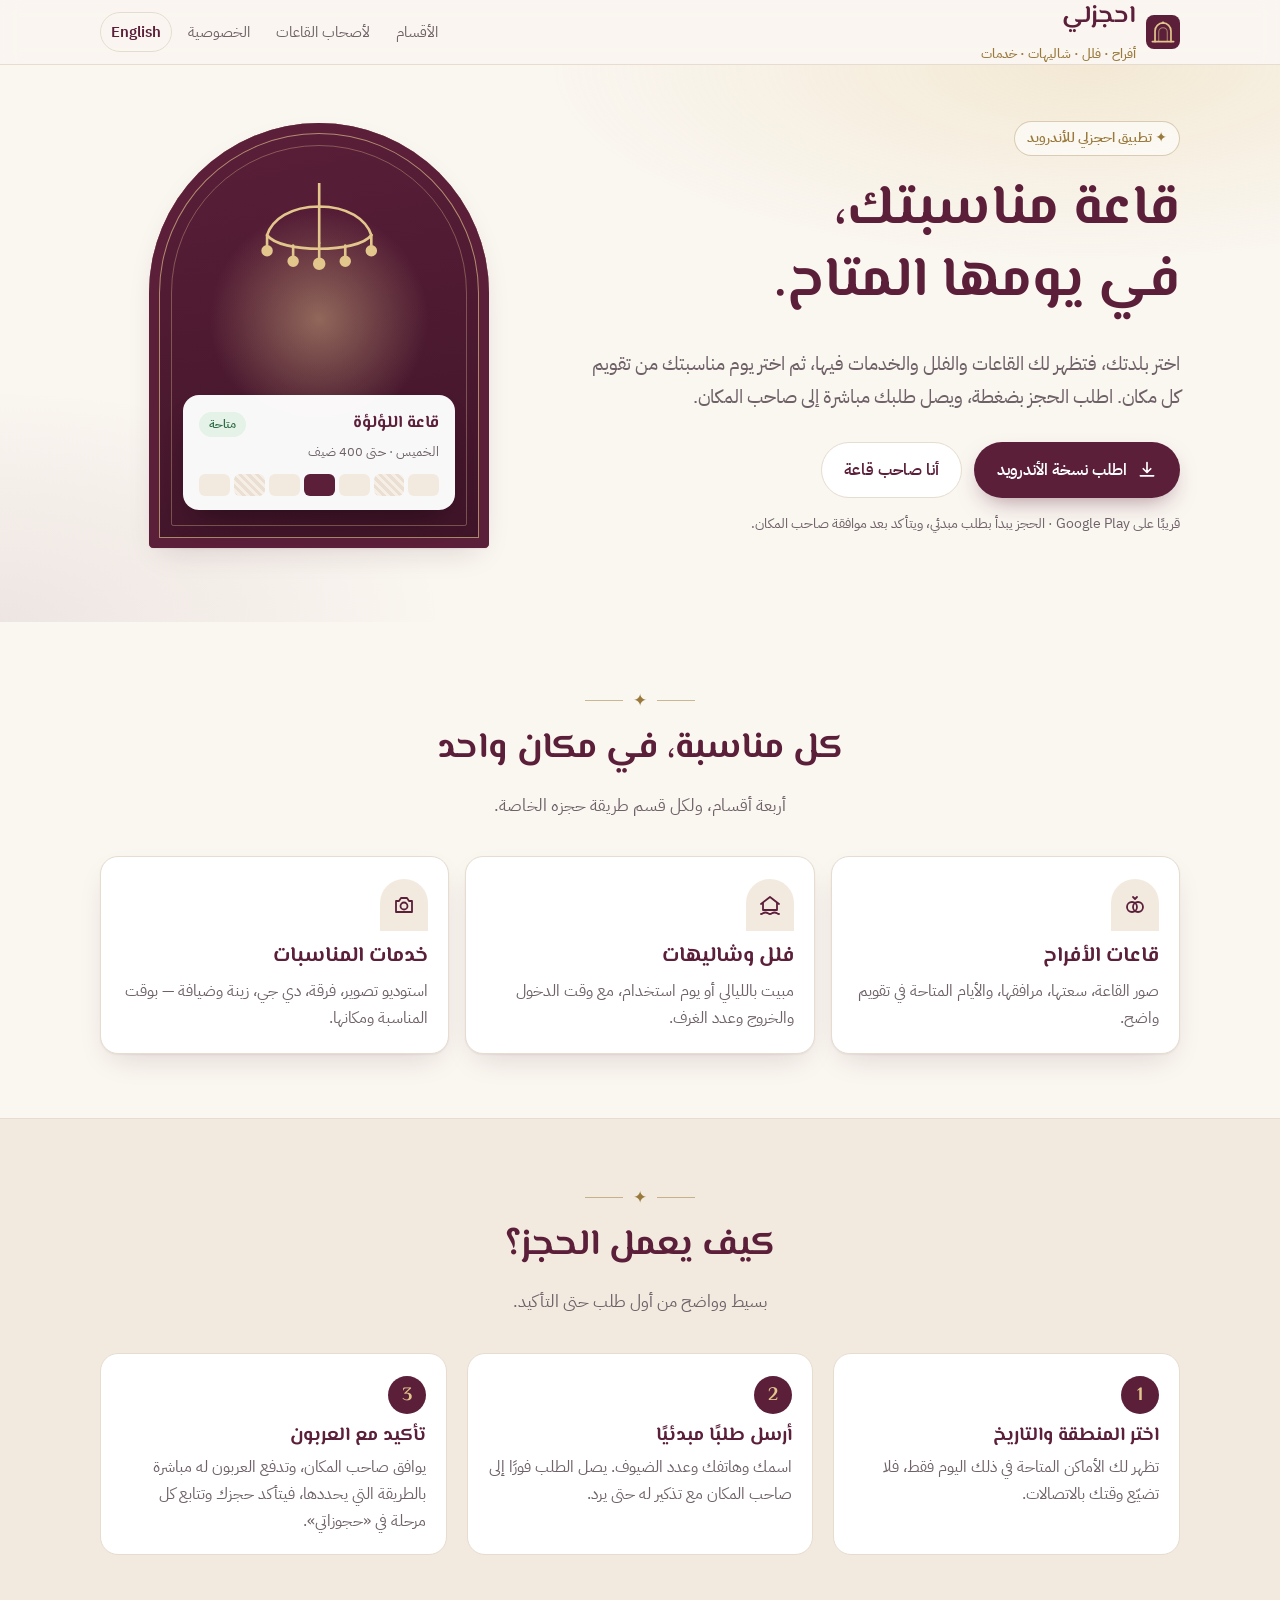
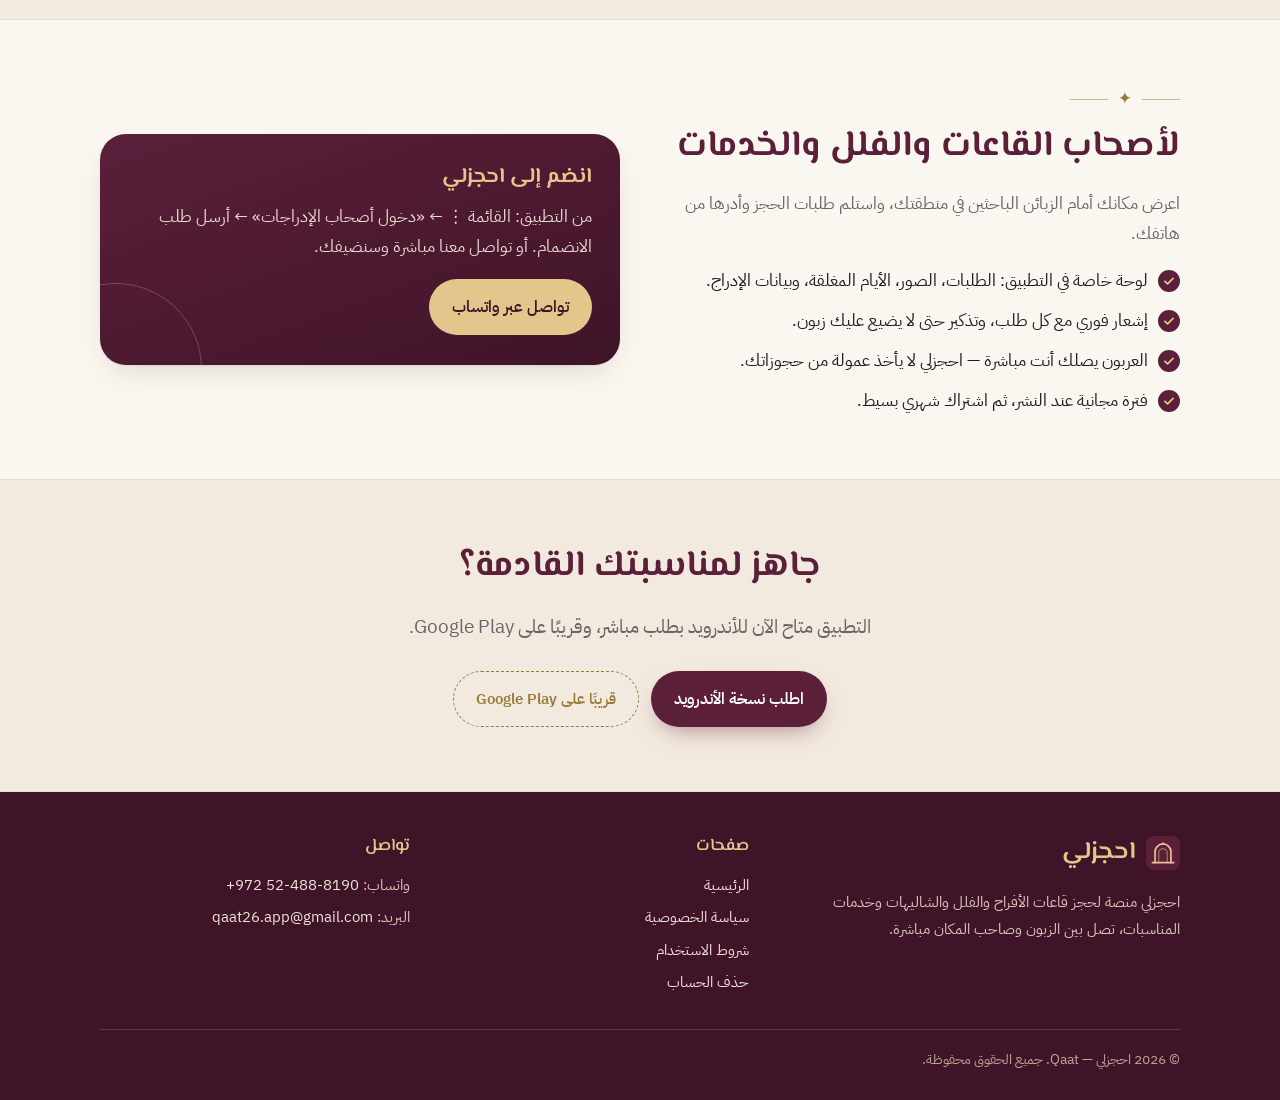
==== commit 7e150dc6: "إخفاء بيوت العزاء من الموقع Co-Authored-By: Claude Opus 5.5 <noreply@anthropic.com> Claude-Session: " ====
--- a/index.html
+++ b/index.html
@@ -4,13 +4,13 @@
 <meta charset="utf-8">
 <meta name="viewport" content="width=device-width, initial-scale=1">
 <title>احجزلي — احجز قاعة مناسبتك بسهولة</title>
-<meta name="description" content="احجزلي: احجز قاعات الأفراح وبيوت العزاء والفلل والشاليهات وخدمات المناسبات في منطقتك، واختر يومك من التقويم واطلب الحجز مباشرة من صاحب المكان.">
+<meta name="description" content="احجزلي: احجز قاعات الأفراح والفلل والشاليهات وخدمات المناسبات في منطقتك، واختر يومك من التقويم واطلب الحجز مباشرة من صاحب المكان.">
 <meta name="theme-color" content="#5b1f3a">
 <link rel="canonical" href="https://mohamedalw-rgb.github.io/qaat-site/">
 <link rel="alternate" hreflang="ar" href="https://mohamedalw-rgb.github.io/qaat-site/">
 <link rel="alternate" hreflang="en" href="https://mohamedalw-rgb.github.io/qaat-site/en/">
 <meta property="og:title" content="احجزلي — احجز قاعة مناسبتك بسهولة">
-<meta property="og:description" content="احجزلي: احجز قاعات الأفراح وبيوت العزاء والفلل والشاليهات وخدمات المناسبات في منطقتك، واختر يومك من التقويم واطلب الحجز مباشرة من صاحب المكان.">
+<meta property="og:description" content="احجزلي: احجز قاعات الأفراح والفلل والشاليهات وخدمات المناسبات في منطقتك، واختر يومك من التقويم واطلب الحجز مباشرة من صاحب المكان.">
 <meta property="og:type" content="website">
 <link rel="icon" href="assets/logo.svg" type="image/svg+xml">
 <link rel="preconnect" href="https://fonts.googleapis.com">
@@ -24,7 +24,7 @@
   <div class="wrap">
     <a class="brand" href="index.html" aria-label="احجزلي">
       <svg xmlns="http://www.w3.org/2000/svg" viewBox="0 0 64 64"><rect width="64" height="64" rx="15" fill="#5b1f3a"/><path d="M17 50V30a15 15 0 0 1 30 0v20" fill="none" stroke="#e2c68c" stroke-width="3.2" stroke-linecap="round"/><path d="M24 50V32a8 8 0 0 1 16 0v18" fill="none" stroke="#e2c68c" stroke-width="2" stroke-linecap="round" opacity=".6"/><path d="M12 50h40" stroke="#e2c68c" stroke-width="3.2" stroke-linecap="round"/><circle cx="32" cy="14.5" r="2.4" fill="#e2c68c"/></svg>
-      <span><b>احجزلي</b><br><small>أفراح · أتراح · فلل · خدمات</small></span>
+      <span><b>احجزلي</b><br><small>أفراح · فلل · شاليهات · خدمات</small></span>
     </a>
     <nav class="nav"><a class="hide-sm" href="index.html#sections">الأقسام</a><a class="hide-sm" href="index.html#owners">لأصحاب القاعات</a><a class="hide-sm" href="privacy.html">الخصوصية</a><a class="lang" href="en/index.html" hreflang="en" lang="en">English</a></nav>
   </div>
@@ -71,16 +71,11 @@
       <h2>كل مناسبة، في مكان واحد</h2>
       <p>أربعة أقسام، ولكل قسم طريقة حجزه الخاصة.</p>
     </div>
-    <div class="grid-4">
+    <div class="grid-3">
       <article class="tile">
         <div class="ico"><svg viewBox="0 0 24 24" fill="none" stroke="currentColor" stroke-width="1.8" stroke-linecap="round" stroke-linejoin="round" aria-hidden="true"><circle cx="9" cy="14" r="5"/><circle cx="15" cy="14" r="5"/><path d="M10 4l2 2 2-2"/></svg></div>
         <h3>قاعات الأفراح</h3>
         <p>صور القاعة، سعتها، مرافقها، والأيام المتاحة في تقويم واضح.</p>
-      </article>
-      <article class="tile grief">
-        <div class="ico"><svg viewBox="0 0 24 24" fill="none" stroke="currentColor" stroke-width="1.8" stroke-linecap="round" stroke-linejoin="round" aria-hidden="true"><path d="M6 9h10v5a5 5 0 0 1-10 0z"/><path d="M16 10h1.5a2.5 2.5 0 0 1 0 5H16"/><path d="M9 3c0 1.5 1 1.5 1 3M13 3c0 1.5 1 1.5 1 3"/></svg></div>
-        <h3>بيوت العزاء</h3>
-        <p>واجهة هادئة، وحجز لعدد الأيام التي تحتاجها، بلا إعلانات أفراح.</p>
       </article>
       <article class="tile">
         <div class="ico"><svg viewBox="0 0 24 24" fill="none" stroke="currentColor" stroke-width="1.8" stroke-linecap="round" stroke-linejoin="round" aria-hidden="true"><path d="M3 11l9-7 9 7"/><path d="M5 10v7h14v-7"/><path d="M3 21c2 0 2-1.5 4.5-1.5S10 21 12 21s2-1.5 4.5-1.5S19 21 21 21"/></svg></div>
@@ -148,7 +143,7 @@
   <div class="wrap">
     <div>
       <a class="brand" href="index.html"><svg xmlns="http://www.w3.org/2000/svg" viewBox="0 0 64 64"><rect width="64" height="64" rx="15" fill="#5b1f3a"/><path d="M17 50V30a15 15 0 0 1 30 0v20" fill="none" stroke="#e2c68c" stroke-width="3.2" stroke-linecap="round"/><path d="M24 50V32a8 8 0 0 1 16 0v18" fill="none" stroke="#e2c68c" stroke-width="2" stroke-linecap="round" opacity=".6"/><path d="M12 50h40" stroke="#e2c68c" stroke-width="3.2" stroke-linecap="round"/><circle cx="32" cy="14.5" r="2.4" fill="#e2c68c"/></svg><b>احجزلي</b></a>
-      <p>احجزلي منصة لحجز قاعات الأفراح وبيوت العزاء والفلل والشاليهات وخدمات المناسبات، تصل بين الزبون وصاحب المكان مباشرة.</p>
+      <p>احجزلي منصة لحجز قاعات الأفراح والفلل والشاليهات وخدمات المناسبات، تصل بين الزبون وصاحب المكان مباشرة.</p>
     </div>
     <div><h4>صفحات</h4><ul><li><a href="index.html">الرئيسية</a></li><li><a href="privacy.html">سياسة الخصوصية</a></li><li><a href="terms.html">شروط الاستخدام</a></li><li><a href="delete-account.html">حذف الحساب</a></li></ul></div>
     <div><h4>تواصل</h4><ul>
--- a/assets/style.css
+++ b/assets/style.css
@@ -134,6 +134,8 @@
 .ornament::before, .ornament::after { content: ""; width: 38px; height: 1px; background: currentColor; opacity: .5; }
 
 .grid-4 { display: grid; grid-template-columns: repeat(4, 1fr); gap: 16px; }
+.grid-3 { display: grid; grid-template-columns: repeat(3, 1fr); gap: 16px; }
+@media (max-width: 760px) { .grid-3 { grid-template-columns: 1fr; } }
 @media (max-width: 900px) { .grid-4 { grid-template-columns: repeat(2, 1fr); } }
 @media (max-width: 480px) { .grid-4 { grid-template-columns: 1fr; } }
 .tile {
